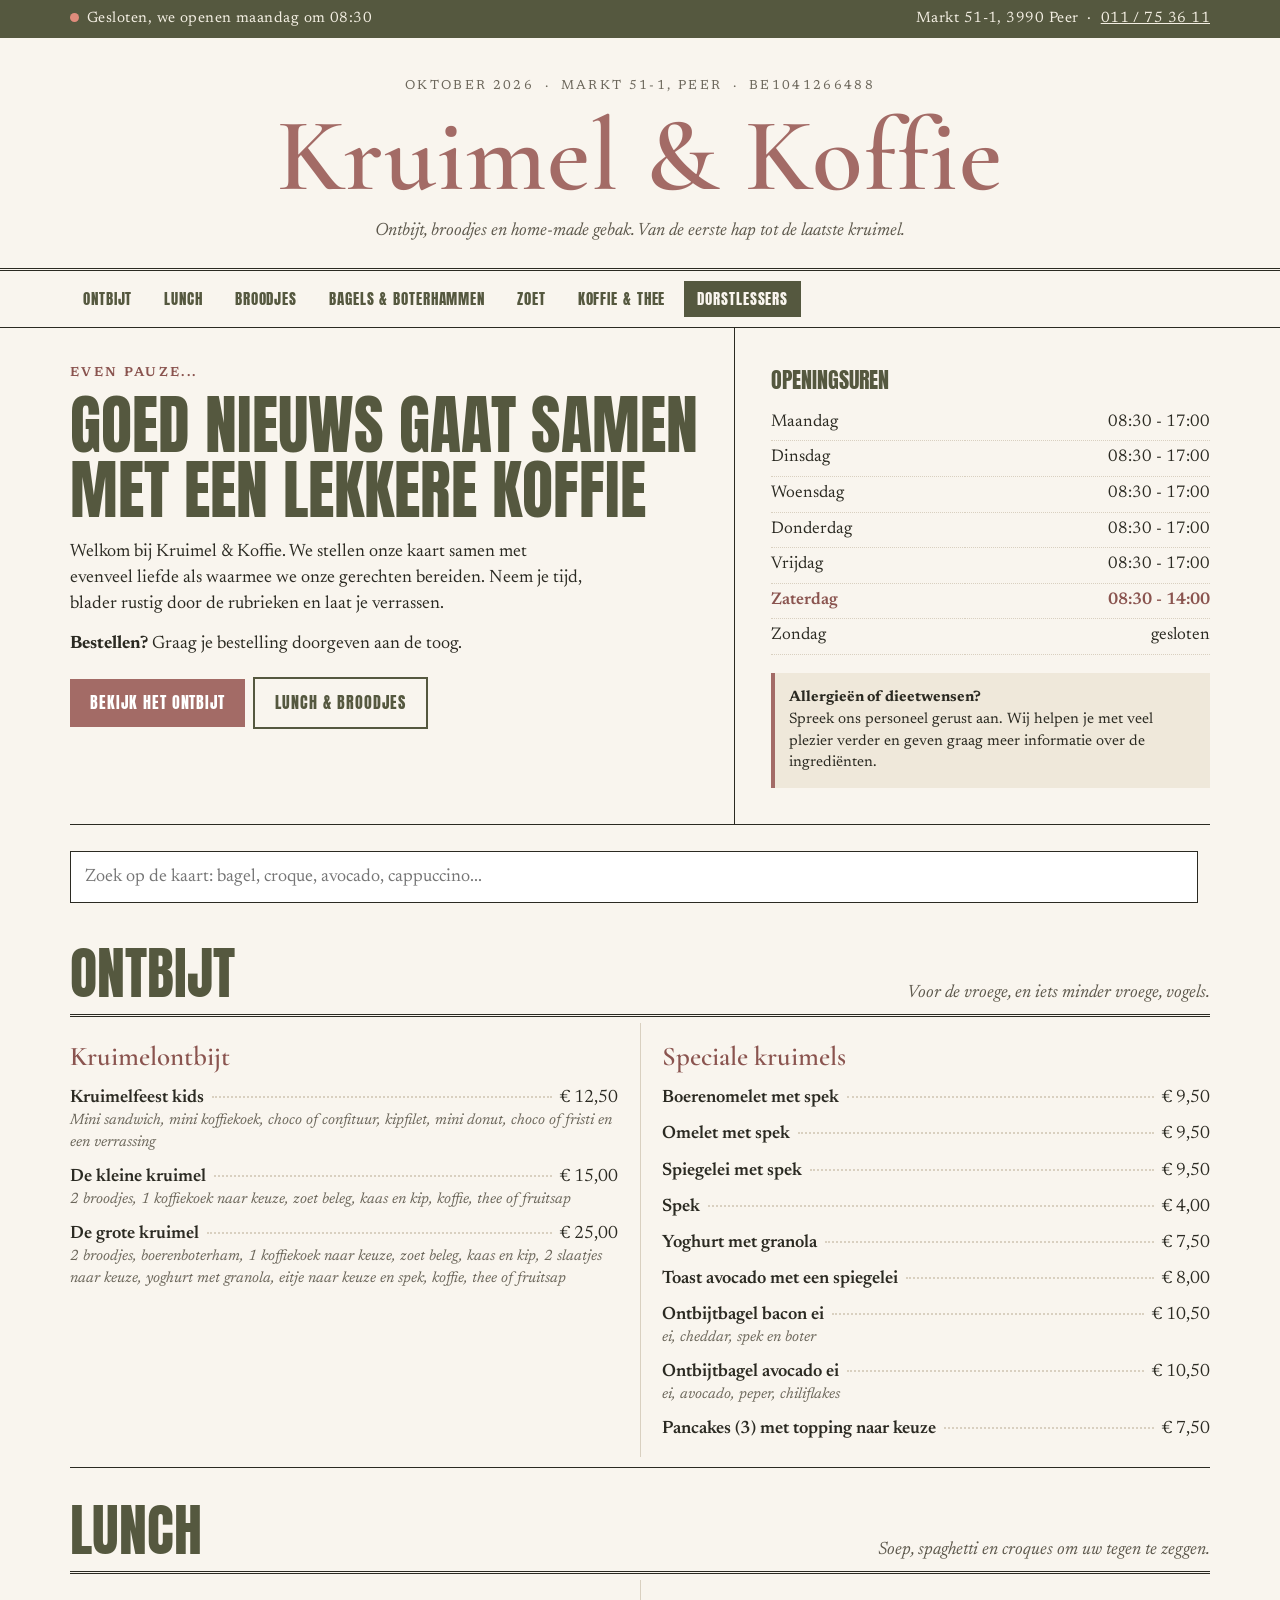
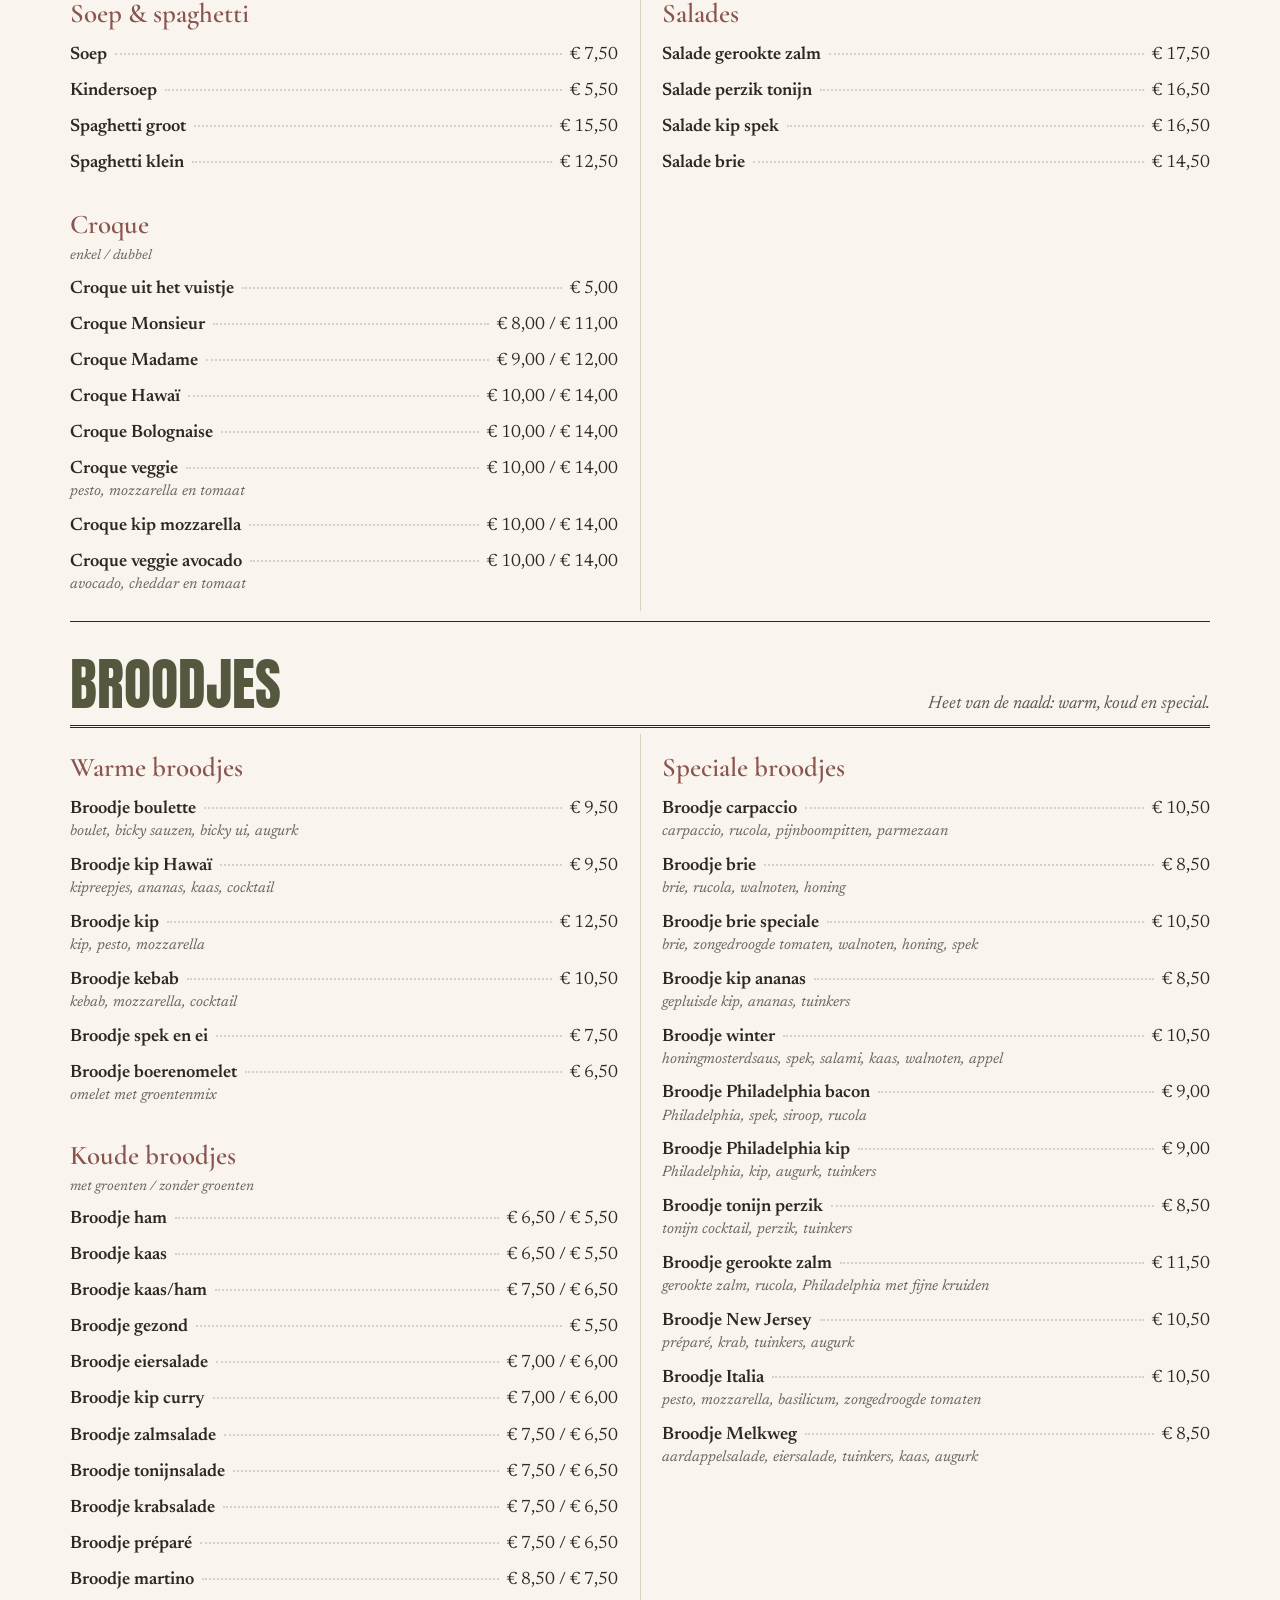
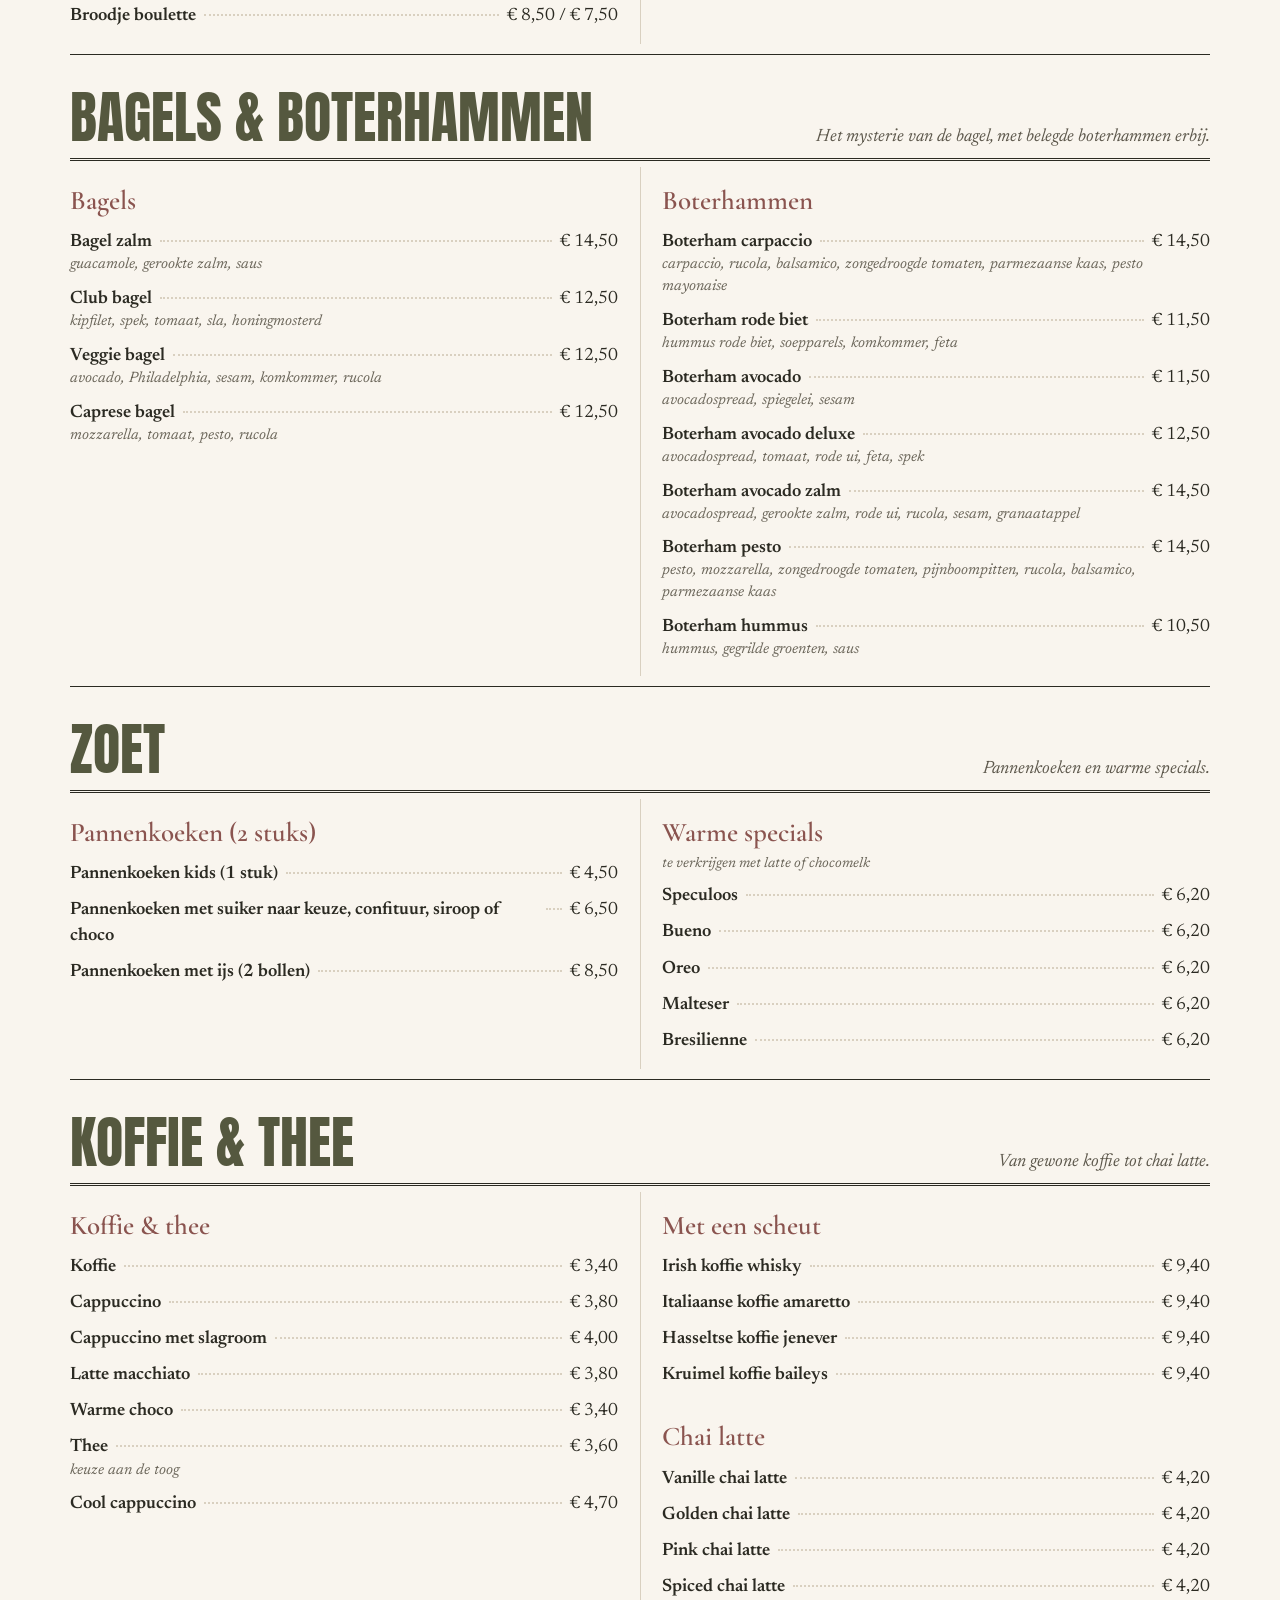
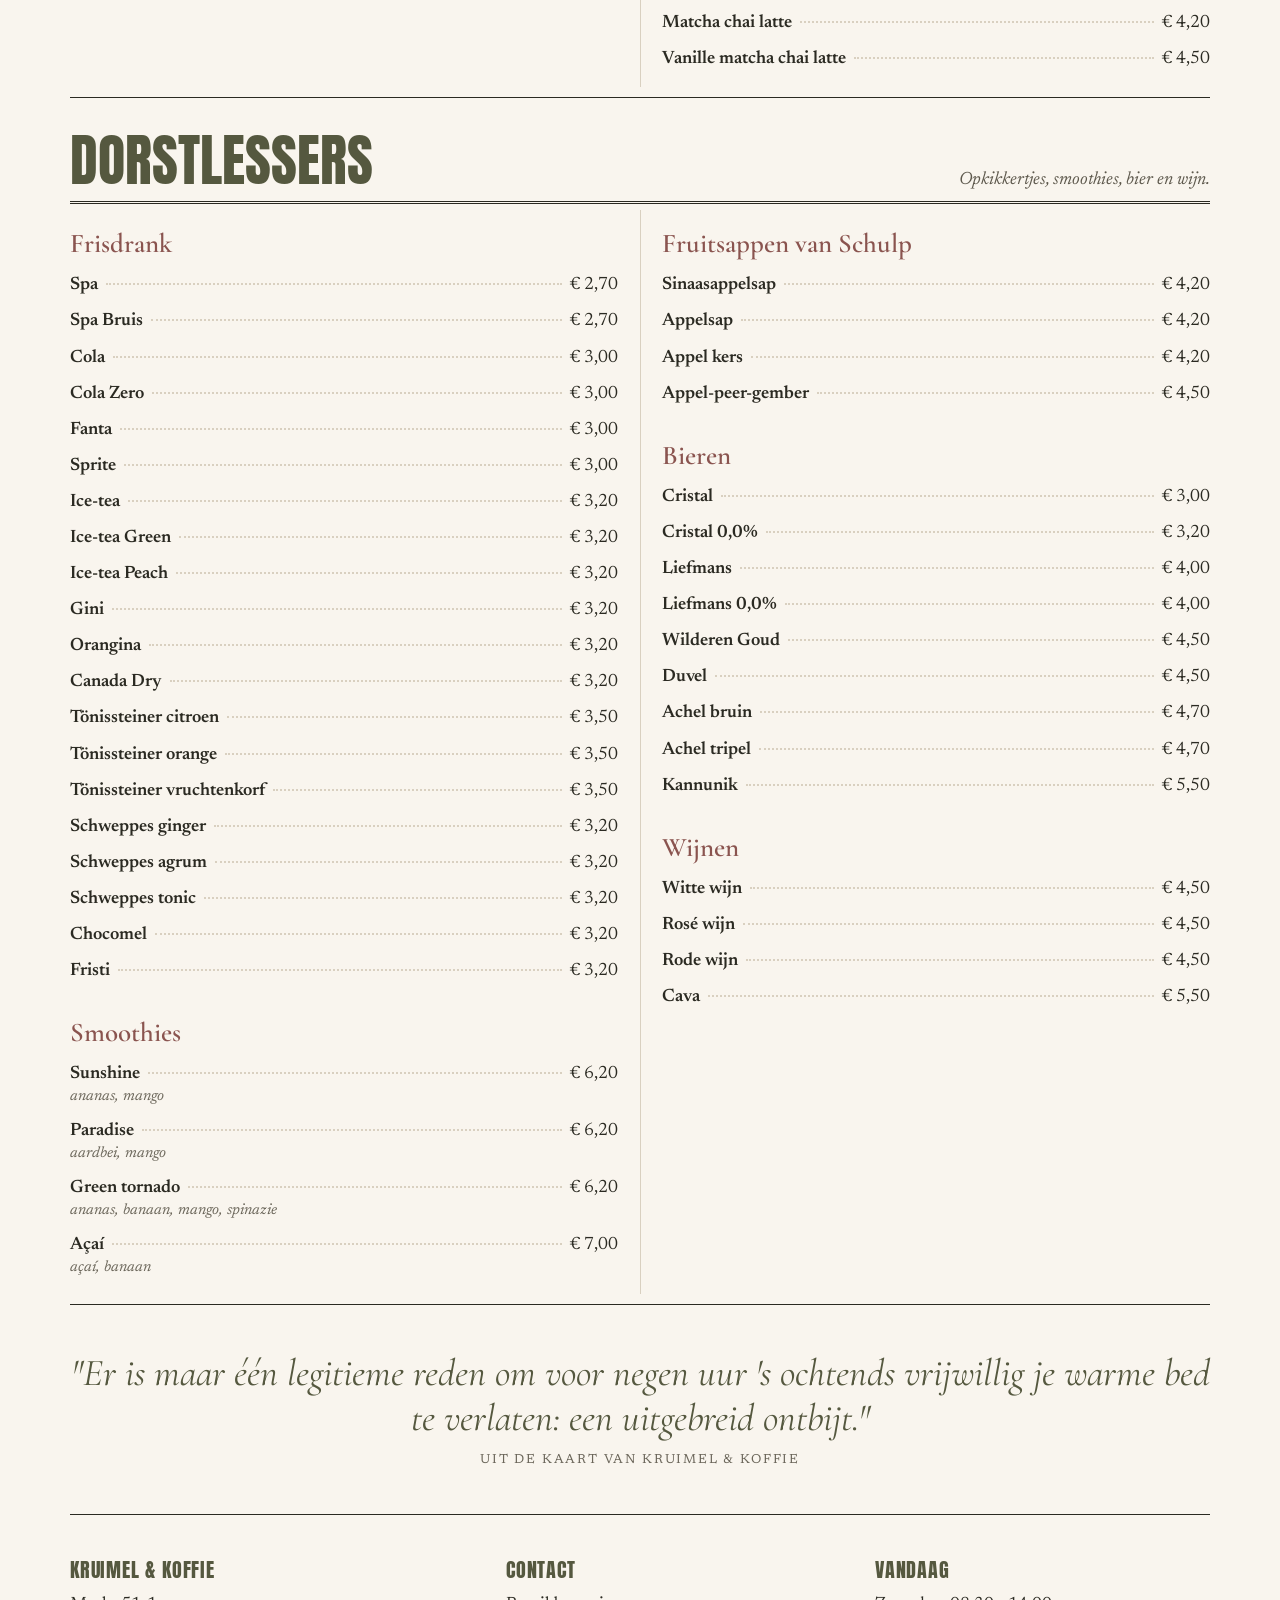
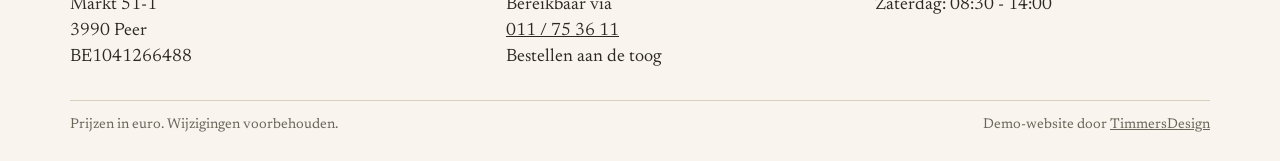
==== index.html @ e13e2c17 "Add files via upload" ====
<!doctype html>
<html lang="nl">
<head>
<meta charset="utf-8">
<meta name="viewport" content="width=device-width,initial-scale=1">
<meta name="robots" content="noindex,nofollow">
<title>Kruimel &amp; Koffie | Ontbijt, broodjes en koffie in Peer</title>
<meta name="description" content="Kruimel & Koffie, Markt 51-1 in Peer. Ontbijt, broodjes, bagels, croques en huisgemaakt gebak. Bekijk de volledige kaart en openingsuren.">
<link rel="preconnect" href="https://fonts.googleapis.com">
<link href="https://fonts.googleapis.com/css2?family=Anton&family=Newsreader:ital,opsz,wght@0,6..72,400;0,6..72,600;1,6..72,400&family=Cormorant+Garamond:wght@500;600&display=swap" rel="stylesheet">
<style>
:root{--paper:#f9f5ee;--ink:#2b2a22;--olive:#55583f;--rose:#a36b66;--rose-d:#8a544f;--line:#d9d0c0;--soft:#efe8da}
*{box-sizing:border-box;margin:0;padding:0}
html{scroll-behavior:smooth;scroll-padding-top:70px}
body{background:var(--paper);color:var(--ink);font-family:'Newsreader',Georgia,serif;font-size:18px;line-height:1.45}
a{color:inherit}
.wrap{max-width:1180px;margin:0 auto;padding:0 20px}
/* status bar */
.bar{background:var(--olive);color:#f3eee2;font-size:15px;letter-spacing:.03em}
.bar .wrap{display:flex;justify-content:space-between;gap:12px;padding:8px 20px;flex-wrap:wrap}
.dot{display:inline-block;width:9px;height:9px;border-radius:50%;background:#9ad07a;margin-right:8px}
.dot.closed{background:#e08c7c}
/* masthead */
.mast{text-align:center;padding:34px 0 10px;border-bottom:3px double var(--ink)}
.mast small{font-size:13px;letter-spacing:.18em;text-transform:uppercase;color:#6b665a}
.mast h1{font-family:'Cormorant Garamond',serif;font-weight:600;font-size:clamp(46px,9vw,104px);color:var(--rose);line-height:1;margin:6px 0 10px;letter-spacing:.01em}
.mast p{font-style:italic;color:#5d584c;padding-bottom:14px}
/* nav */
nav.idx{position:sticky;top:0;z-index:20;background:var(--paper);border-bottom:1px solid var(--ink)}
nav.idx .wrap{display:flex;gap:6px;overflow-x:auto;padding:10px 20px;scrollbar-width:none}
nav.idx a{font-family:'Anton',sans-serif;text-transform:uppercase;letter-spacing:.06em;font-size:15px;text-decoration:none;white-space:nowrap;padding:6px 12px;border:1px solid transparent;color:var(--olive)}
nav.idx a:hover,nav.idx a.on{border-color:var(--olive);background:var(--olive);color:var(--paper)}
/* hero */
.hero{display:grid;grid-template-columns:1.4fr 1fr;gap:0;border-bottom:1px solid var(--ink)}
.hero .lead{padding:36px 36px 36px 0;border-right:1px solid var(--ink)}
.kicker{font-size:13px;letter-spacing:.18em;text-transform:uppercase;color:var(--rose-d);font-weight:600}
.hero h2{font-family:'Anton',sans-serif;font-weight:400;text-transform:uppercase;color:var(--olive);font-size:clamp(36px,5vw,64px);line-height:1.02;margin:10px 0 16px}
.hero p{max-width:52ch;margin-bottom:14px}
.btn{display:inline-block;font-family:'Anton',sans-serif;text-transform:uppercase;letter-spacing:.06em;background:var(--rose);color:#fff;text-decoration:none;padding:12px 20px;font-size:16px;margin:6px 8px 0 0}
.btn.alt{background:transparent;color:var(--olive);border:2px solid var(--olive)}
.hero aside{padding:36px 0 36px 36px}
.hero aside h3{font-family:'Anton',sans-serif;font-weight:400;text-transform:uppercase;font-size:22px;color:var(--olive);margin-bottom:10px}
table.uren{width:100%;border-collapse:collapse;font-size:17px}
table.uren td{padding:5px 0;border-bottom:1px dotted var(--line)}
table.uren td:last-child{text-align:right}
table.uren tr.today td{font-weight:600;color:var(--rose-d)}
.note{margin-top:18px;padding:14px;background:var(--soft);font-size:15px;border-left:4px solid var(--rose)}
/* search */
.find{padding:26px 0 8px;display:flex;gap:12px;align-items:center;flex-wrap:wrap}
.find input{flex:1;min-width:220px;font:inherit;padding:12px 14px;border:1px solid var(--ink);background:#fff;border-radius:0}
.find span{font-size:15px;color:#6b665a}
/* sections */
section.cat{padding:34px 0 10px;border-bottom:1px solid var(--ink)}
section.cat>header{display:flex;align-items:baseline;justify-content:space-between;gap:20px;flex-wrap:wrap;border-bottom:3px double var(--ink);padding-bottom:8px;margin-bottom:6px}
section.cat h2{font-family:'Anton',sans-serif;font-weight:400;text-transform:uppercase;font-size:clamp(34px,5vw,56px);color:var(--olive);line-height:1}
section.cat header em{color:#5d584c;max-width:46ch;text-align:right}
.cols{columns:2 340px;column-gap:44px;column-rule:1px solid var(--line)}
.grp{break-inside:avoid-column;padding:14px 0 10px}
.grp h3{font-family:'Cormorant Garamond',serif;font-size:27px;font-weight:600;color:var(--rose-d);margin-bottom:4px}
.grp .sub{font-size:14px;color:#6b665a;font-style:italic;margin:-2px 0 4px}
.it{break-inside:avoid;padding:5px 0}
.it .row{display:flex;align-items:baseline;gap:8px}
.it .n{font-weight:600}
.it .dots{flex:1;border-bottom:2px dotted var(--line);transform:translateY(-4px);min-width:16px}
.it .p{font-variant-numeric:tabular-nums;white-space:nowrap}
.it .d{font-size:15px;color:#6b665a;font-style:italic;margin-top:-1px}
.cap{display:flex;justify-content:flex-end;gap:26px;font-family:'Anton',sans-serif;font-size:13px;letter-spacing:.08em;text-transform:uppercase;color:var(--olive);padding-top:6px}
.hide{display:none!important}
.pull{font-family:'Cormorant Garamond',serif;font-style:italic;font-size:clamp(24px,3.4vw,38px);line-height:1.2;text-align:center;color:var(--olive);padding:46px 0;border-bottom:1px solid var(--ink)}
.pull small{display:block;font-family:'Newsreader',serif;font-style:normal;font-size:13px;letter-spacing:.14em;text-transform:uppercase;color:#6b665a;margin-top:10px}
footer{padding:40px 0 26px}
.fgrid{display:grid;grid-template-columns:1.2fr 1fr 1fr;gap:34px}
footer h4{font-family:'Anton',sans-serif;font-weight:400;text-transform:uppercase;color:var(--olive);margin-bottom:8px;font-size:20px;letter-spacing:.04em}
.credit{margin-top:30px;padding-top:14px;border-top:1px solid var(--line);font-size:14px;color:#6b665a;display:flex;justify-content:space-between;gap:10px;flex-wrap:wrap}
.empty{padding:30px 0;text-align:center;font-style:italic;color:#6b665a}
@media(max-width:820px){
 body{font-size:17px}
 .hero{grid-template-columns:1fr}
 .hero .lead{border-right:0;padding:28px 0 8px}
 .hero aside{padding:8px 0 28px}
 section.cat header em{text-align:left}
 .fgrid{grid-template-columns:1fr}
}
</style>
</head>
<body>

<div class="bar"><div class="wrap"><span id="status"><i class="dot"></i>Even laden...</span><span>Markt 51-1, 3990 Peer &nbsp;·&nbsp; <a href="tel:+3211753611">011 / 75 36 11</a></span></div></div>

<header class="mast"><div class="wrap">
 <small>Oktober 2026 &nbsp;·&nbsp; Markt 51-1, Peer &nbsp;·&nbsp; BE1041266488</small>
 <h1>Kruimel &amp; Koffie</h1>
 <p>Ontbijt, broodjes en home-made gebak. Van de eerste hap tot de laatste kruimel.</p>
</div></header>

<nav class="idx"><div class="wrap" id="idx"></div></nav>

<div class="wrap">
 <div class="hero" id="top">
  <div class="lead">
   <div class="kicker">Even pauze...</div>
   <h2>Goed nieuws gaat samen met een lekkere koffie</h2>
   <p>Welkom bij Kruimel &amp; Koffie. We stellen onze kaart samen met evenveel liefde als waarmee we onze gerechten bereiden. Neem je tijd, blader rustig door de rubrieken en laat je verrassen.</p>
   <p><strong>Bestellen?</strong> Graag je bestelling doorgeven aan de toog.</p>
   <a class="btn" href="#ontbijt">Bekijk het ontbijt</a><a class="btn alt" href="#lunch">Lunch &amp; broodjes</a>
  </div>
  <aside>
   <h3>Openingsuren</h3>
   <table class="uren" id="uren"></table>
   <div class="note"><strong>Allergieën of dieetwensen?</strong><br>Spreek ons personeel gerust aan. Wij helpen je met veel plezier verder en geven graag meer informatie over de ingrediënten.</div>
  </aside>
 </div>

 <div class="find">
  <input id="q" type="search" placeholder="Zoek op de kaart: bagel, croque, avocado, cappuccino..." aria-label="Zoek op de kaart">
  <span id="count"></span>
 </div>

 <main id="menu"></main>

 <div class="pull">"Er is maar één legitieme reden om voor negen uur 's ochtends vrijwillig je warme bed te verlaten: een uitgebreid ontbijt."<small>Uit de kaart van Kruimel &amp; Koffie</small></div>
</div>

<footer><div class="wrap">
 <div class="fgrid">
  <div><h4>Kruimel &amp; Koffie</h4>Markt 51-1<br>3990 Peer<br>BE1041266488</div>
  <div><h4>Contact</h4>Bereikbaar via<br><a href="tel:+3211753611">011 / 75 36 11</a><br>Bestellen aan de toog</div>
  <div><h4>Vandaag</h4><span id="today"></span></div>
 </div>
 <div class="credit"><span>Prijzen in euro. Wijzigingen voorbehouden.</span><span>Demo-website door <a href="https://timmersdesign.be">TimmersDesign</a></span></div>
</div></footer>

<script>
const OPEN={1:[8.5,17],2:[8.5,17],3:[8.5,17],4:[8.5,17],5:[8.5,17],6:[8.5,14],0:null};
const DAYS=['Zondag','Maandag','Dinsdag','Woensdag','Donderdag','Vrijdag','Zaterdag'];
const hh=n=>{const h=Math.floor(n),m=Math.round((n-h)*60);return String(h).padStart(2,'0')+':'+String(m).padStart(2,'0')};

/* [naam, prijs, omschrijving] ; prijs mag "a / b" zijn voor twee varianten */
const MENU=[
{id:'ontbijt',t:'Ontbijt',s:'Voor de vroege, en iets minder vroege, vogels.',g:[
 {t:'Kruimelontbijt',i:[
  ['Kruimelfeest kids','12.50','Mini sandwich, mini koffiekoek, choco of confituur, kipfilet, mini donut, choco of fristi en een verrassing'],
  ['De kleine kruimel','15.00','2 broodjes, 1 koffiekoek naar keuze, zoet beleg, kaas en kip, koffie, thee of fruitsap'],
  ['De grote kruimel','25.00','2 broodjes, boerenboterham, 1 koffiekoek naar keuze, zoet beleg, kaas en kip, 2 slaatjes naar keuze, yoghurt met granola, eitje naar keuze en spek, koffie, thee of fruitsap']]},
 {t:'Speciale kruimels',i:[
  ['Boerenomelet met spek','9.50'],['Omelet met spek','9.50'],['Spiegelei met spek','9.50'],['Spek','4.00'],['Yoghurt met granola','7.50'],
  ['Toast avocado met een spiegelei','8.00'],['Ontbijtbagel bacon ei','10.50','ei, cheddar, spek en boter'],['Ontbijtbagel avocado ei','10.50','ei, avocado, peper, chiliflakes'],['Pancakes (3) met topping naar keuze','7.50']]}]},

{id:'lunch',t:'Lunch',s:'Soep, spaghetti en croques om uw tegen te zeggen.',g:[
 {t:'Soep & spaghetti',i:[['Soep','7.50'],['Kindersoep','5.50'],['Spaghetti groot','15.50'],['Spaghetti klein','12.50']]},
 {t:'Croque',sub:'enkel / dubbel',two:1,i:[
  ['Croque uit het vuistje','5.00'],['Croque Monsieur','8.00 / 11.00'],['Croque Madame','9.00 / 12.00'],['Croque Hawaï','10.00 / 14.00'],['Croque Bolognaise','10.00 / 14.00'],
  ['Croque veggie','10.00 / 14.00','pesto, mozzarella en tomaat'],['Croque kip mozzarella','10.00 / 14.00'],['Croque veggie avocado','10.00 / 14.00','avocado, cheddar en tomaat']]},
 {t:'Salades',i:[['Salade gerookte zalm','17.50'],['Salade perzik tonijn','16.50'],['Salade kip spek','16.50'],['Salade brie','14.50']]}]},

{id:'broodjes',t:'Broodjes',s:'Heet van de naald: warm, koud en special.',g:[
 {t:'Warme broodjes',i:[
  ['Broodje boulette','9.50','boulet, bicky sauzen, bicky ui, augurk'],['Broodje kip Hawaï','9.50','kipreepjes, ananas, kaas, cocktail'],['Broodje kip','12.50','kip, pesto, mozzarella'],
  ['Broodje kebab','10.50','kebab, mozzarella, cocktail'],['Broodje spek en ei','7.50'],['Broodje boerenomelet','6.50','omelet met groentenmix']]},
 {t:'Koude broodjes',sub:'met groenten / zonder groenten',two:1,i:[
  ['Broodje ham','6.50 / 5.50'],['Broodje kaas','6.50 / 5.50'],['Broodje kaas/ham','7.50 / 6.50'],['Broodje gezond','5.50'],['Broodje eiersalade','7.00 / 6.00'],['Broodje kip curry','7.00 / 6.00'],
  ['Broodje zalmsalade','7.50 / 6.50'],['Broodje tonijnsalade','7.50 / 6.50'],['Broodje krabsalade','7.50 / 6.50'],['Broodje préparé','7.50 / 6.50'],['Broodje martino','8.50 / 7.50'],['Broodje boulette','8.50 / 7.50']]},
 {t:'Speciale broodjes',i:[
  ['Broodje carpaccio','10.50','carpaccio, rucola, pijnboompitten, parmezaan'],['Broodje brie','8.50','brie, rucola, walnoten, honing'],['Broodje brie speciale','10.50','brie, zongedroogde tomaten, walnoten, honing, spek'],
  ['Broodje kip ananas','8.50','gepluisde kip, ananas, tuinkers'],['Broodje winter','10.50','honingmosterdsaus, spek, salami, kaas, walnoten, appel'],['Broodje Philadelphia bacon','9.00','Philadelphia, spek, siroop, rucola'],
  ['Broodje Philadelphia kip','9.00','Philadelphia, kip, augurk, tuinkers'],['Broodje tonijn perzik','8.50','tonijn cocktail, perzik, tuinkers'],['Broodje gerookte zalm','11.50','gerookte zalm, rucola, Philadelphia met fijne kruiden'],
  ['Broodje New Jersey','10.50','préparé, krab, tuinkers, augurk'],['Broodje Italia','10.50','pesto, mozzarella, basilicum, zongedroogde tomaten'],['Broodje Melkweg','8.50','aardappelsalade, eiersalade, tuinkers, kaas, augurk']]}]},

{id:'bagels',t:'Bagels & boterhammen',s:'Het mysterie van de bagel, met belegde boterhammen erbij.',g:[
 {t:'Bagels',i:[['Bagel zalm','14.50','guacamole, gerookte zalm, saus'],['Club bagel','12.50','kipfilet, spek, tomaat, sla, honingmosterd'],['Veggie bagel','12.50','avocado, Philadelphia, sesam, komkommer, rucola'],['Caprese bagel','12.50','mozzarella, tomaat, pesto, rucola']]},
 {t:'Boterhammen',i:[
  ['Boterham carpaccio','14.50','carpaccio, rucola, balsamico, zongedroogde tomaten, parmezaanse kaas, pesto mayonaise'],['Boterham rode biet','11.50','hummus rode biet, soepparels, komkommer, feta'],['Boterham avocado','11.50','avocadospread, spiegelei, sesam'],
  ['Boterham avocado deluxe','12.50','avocadospread, tomaat, rode ui, feta, spek'],['Boterham avocado zalm','14.50','avocadospread, gerookte zalm, rode ui, rucola, sesam, granaatappel'],
  ['Boterham pesto','14.50','pesto, mozzarella, zongedroogde tomaten, pijnboompitten, rucola, balsamico, parmezaanse kaas'],['Boterham hummus','10.50','hummus, gegrilde groenten, saus']]}]},

{id:'zoet',t:'Zoet',s:'Pannenkoeken en warme specials.',g:[
 {t:'Pannenkoeken (2 stuks)',i:[['Pannenkoeken kids (1 stuk)','4.50'],['Pannenkoeken met suiker naar keuze, confituur, siroop of choco','6.50'],['Pannenkoeken met ijs (2 bollen)','8.50']]},
 {t:'Warme specials',sub:'te verkrijgen met latte of chocomelk',i:[['Speculoos','6.20'],['Bueno','6.20'],['Oreo','6.20'],['Malteser','6.20'],['Bresilienne','6.20']]}]},

{id:'koffie',t:'Koffie & thee',s:'Van gewone koffie tot chai latte.',g:[
 {t:'Koffie & thee',i:[['Koffie','3.40'],['Cappuccino','3.80'],['Cappuccino met slagroom','4.00'],['Latte macchiato','3.80'],['Warme choco','3.40'],['Thee','3.60','keuze aan de toog'],['Cool cappuccino','4.70']]},
 {t:'Met een scheut',i:[['Irish koffie whisky','9.40'],['Italiaanse koffie amaretto','9.40'],['Hasseltse koffie jenever','9.40'],['Kruimel koffie baileys','9.40']]},
 {t:'Chai latte',i:[['Vanille chai latte','4.20'],['Golden chai latte','4.20'],['Pink chai latte','4.20'],['Spiced chai latte','4.20'],['Matcha chai latte','4.20'],['Vanille matcha chai latte','4.50']]}]},

{id:'dranken',t:'Dorstlessers',s:'Opkikkertjes, smoothies, bier en wijn.',g:[
 {t:'Frisdrank',i:[['Spa','2.70'],['Spa Bruis','2.70'],['Cola','3.00'],['Cola Zero','3.00'],['Fanta','3.00'],['Sprite','3.00'],['Ice-tea','3.20'],['Ice-tea Green','3.20'],['Ice-tea Peach','3.20'],['Gini','3.20'],['Orangina','3.20'],['Canada Dry','3.20'],
  ['Tönissteiner citroen','3.50'],['Tönissteiner orange','3.50'],['Tönissteiner vruchtenkorf','3.50'],['Schweppes ginger','3.20'],['Schweppes agrum','3.20'],['Schweppes tonic','3.20'],['Chocomel','3.20'],['Fristi','3.20']]},
 {t:'Smoothies',i:[['Sunshine','6.20','ananas, mango'],['Paradise','6.20','aardbei, mango'],['Green tornado','6.20','ananas, banaan, mango, spinazie'],['Açaí','7.00','açaí, banaan']]},
 {t:'Fruitsappen van Schulp',i:[['Sinaasappelsap','4.20'],['Appelsap','4.20'],['Appel kers','4.20'],['Appel-peer-gember','4.50']]},
 {t:'Bieren',i:[['Cristal','3.00'],['Cristal 0,0%','3.20'],['Liefmans','4.00'],['Liefmans 0,0%','4.00'],['Wilderen Goud','4.50'],['Duvel','4.50'],['Achel bruin','4.70'],['Achel tripel','4.70'],['Kannunik','5.50']]},
 {t:'Wijnen',i:[['Witte wijn','4.50'],['Rosé wijn','4.50'],['Rode wijn','4.50'],['Cava','5.50']]}]}
];

const eur=p=>p.split(' / ').map(x=>'€ '+Number(x).toFixed(2).replace('.',',')).join(' / ');
const norm=s=>s.toLowerCase().normalize('NFD').replace(/[̀-ͯ]/g,'');
const menuEl=document.getElementById('menu'),idx=document.getElementById('idx');
let h='',nav='';
for(const c of MENU){
 nav+=`<a href="#${c.id}">${c.t}</a>`;
 h+=`<section class="cat" id="${c.id}"><header><h2>${c.t}</h2><em>${c.s}</em></header><div class="cols">`;
 for(const g of c.g){
  h+=`<div class="grp"><h3>${g.t}</h3>`+(g.sub?`<div class="sub">${g.sub}</div>`:'');
  for(const it of g.i){
   h+=`<div class="it" data-s="${norm(it[0]+' '+(it[2]||'')+' '+g.t)}"><div class="row"><span class="n">${it[0]}</span><span class="dots"></span><span class="p">${eur(it[1])}</span></div>`+(it[2]?`<div class="d">${it[2]}</div>`:'')+`</div>`;
  }
  h+=`</div>`;
 }
 h+=`</div></section>`;
}
menuEl.innerHTML=h;idx.innerHTML=nav;

/* zoeken */
const q=document.getElementById('q'),cnt=document.getElementById('count');
q.addEventListener('input',()=>{
 const v=norm(q.value.trim());let n=0;
 document.querySelectorAll('.it').forEach(e=>{const m=!v||e.dataset.s.includes(v);e.classList.toggle('hide',!m);if(m)n++});
 document.querySelectorAll('.grp').forEach(g=>g.classList.toggle('hide',!g.querySelector('.it:not(.hide)')));
 document.querySelectorAll('section.cat').forEach(s=>s.classList.toggle('hide',!s.querySelector('.it:not(.hide)')));
 cnt.textContent=v?(n?n+' resultaat'+(n>1?'en':''):'Niets gevonden, vraag het gerust aan de toog'):'';
});

/* openingsuren + status */
const order=[1,2,3,4,5,6,0],now=new Date(),d=now.getDay(),cur=now.getHours()+now.getMinutes()/60;
document.getElementById('uren').innerHTML=order.map(k=>`<tr class="${k===d?'today':''}"><td>${DAYS[k]}</td><td>${OPEN[k]?hh(OPEN[k][0])+' - '+hh(OPEN[k][1]):'gesloten'}</td></tr>`).join('');
const st=document.getElementById('status'),t=OPEN[d];
let msg,open=false;
if(t&&cur>=t[0]&&cur<t[1]){open=true;msg=`Nu open, tot ${hh(t[1])}`}
else{
 let k=d,add=0;
 if(t&&cur<t[0]){msg=`Gesloten, we openen vandaag om ${hh(t[0])}`}
 else{do{k=(k+1)%7;add++}while(!OPEN[k]);msg=`Gesloten, we openen ${add===1?'morgen':DAYS[k].toLowerCase()} om ${hh(OPEN[k][0])}`}
}
st.innerHTML=`<i class="dot ${open?'':'closed'}"></i>${msg}`;
document.getElementById('today').textContent=t?`${DAYS[d]}: ${hh(t[0])} - ${hh(t[1])}`:'Vandaag zijn we gesloten';

/* actieve nav */
const links=[...idx.querySelectorAll('a')];
new IntersectionObserver(es=>es.forEach(e=>{if(e.isIntersecting){links.forEach(l=>l.classList.toggle('on',l.getAttribute('href')==='#'+e.target.id))}}),{rootMargin:'-30% 0px -60% 0px'}).observe&&
document.querySelectorAll('section.cat').forEach(s=>{});
const io=new IntersectionObserver(es=>es.forEach(e=>{if(e.isIntersecting){links.forEach(l=>l.classList.toggle('on',l.getAttribute('href')==='#'+e.target.id))}}),{rootMargin:'-30% 0px -60% 0px'});
document.querySelectorAll('section.cat').forEach(s=>io.observe(s));
</script>
</body>
</html>
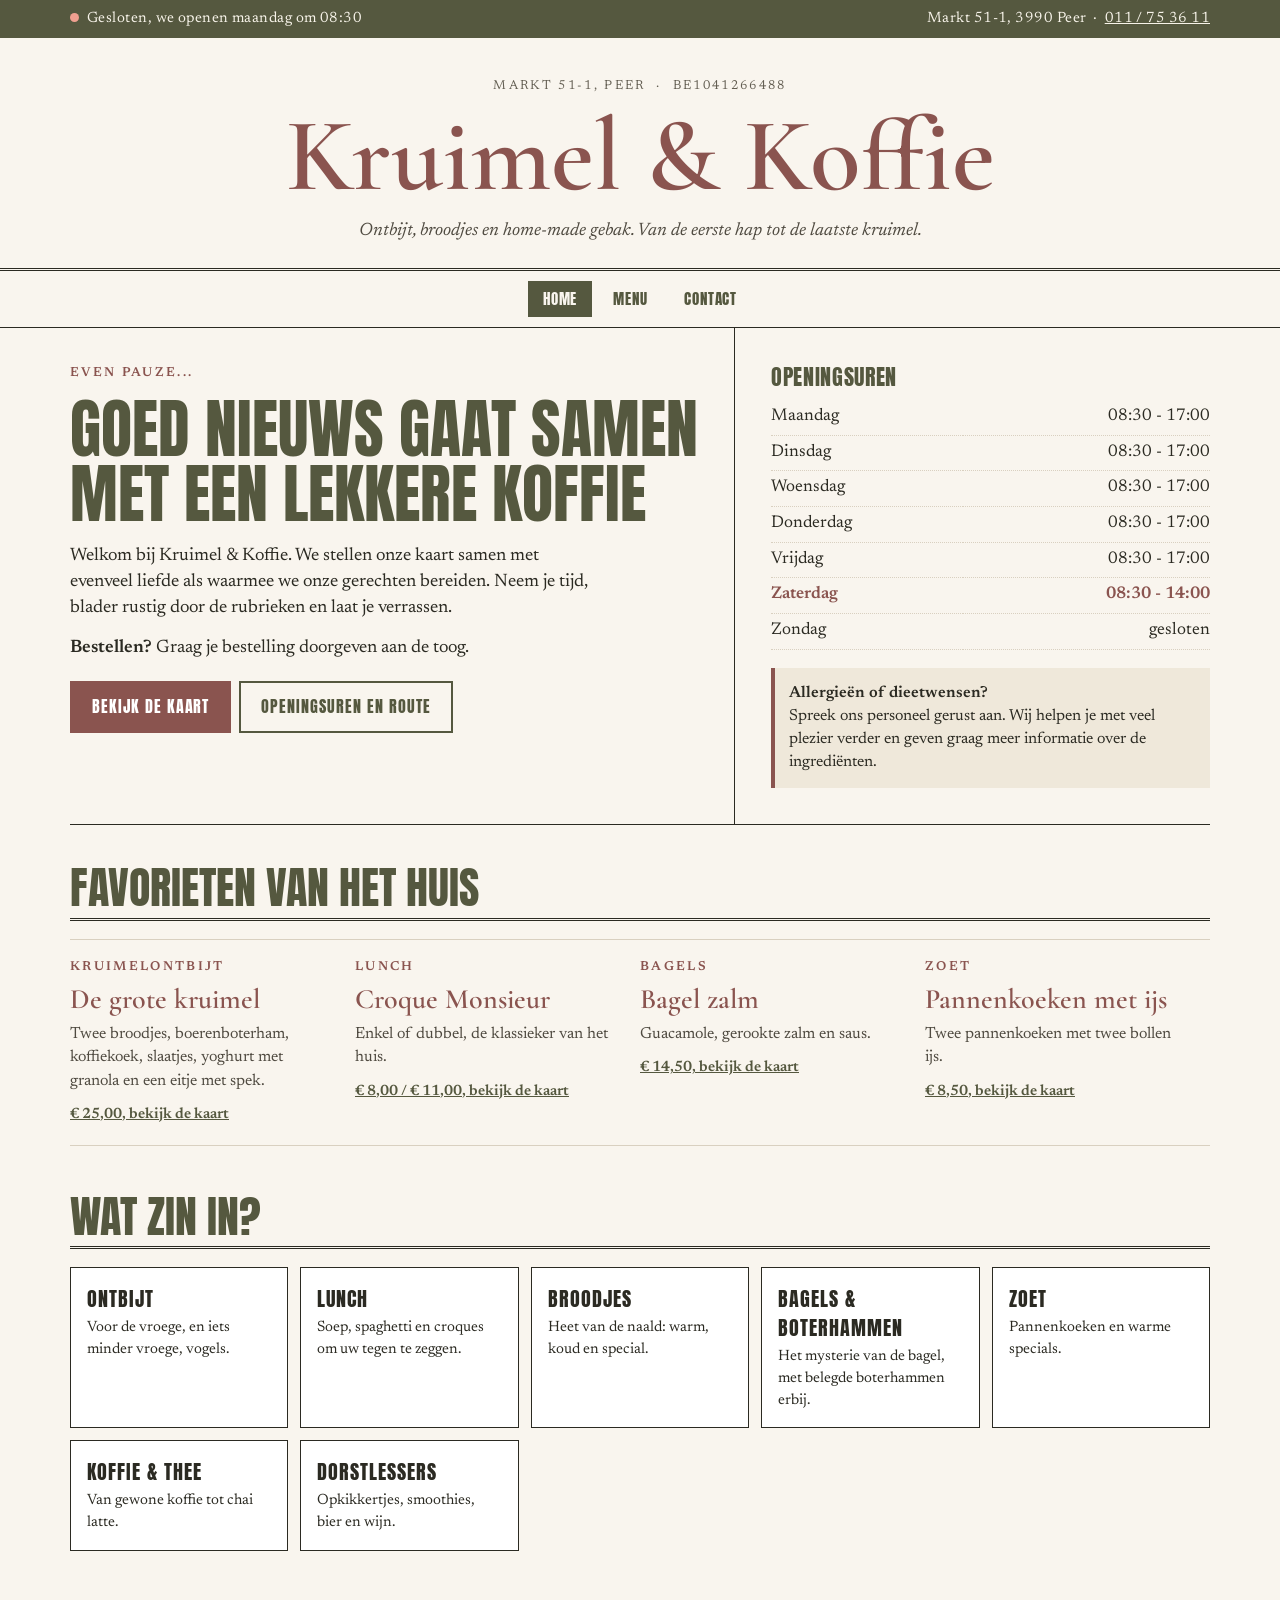
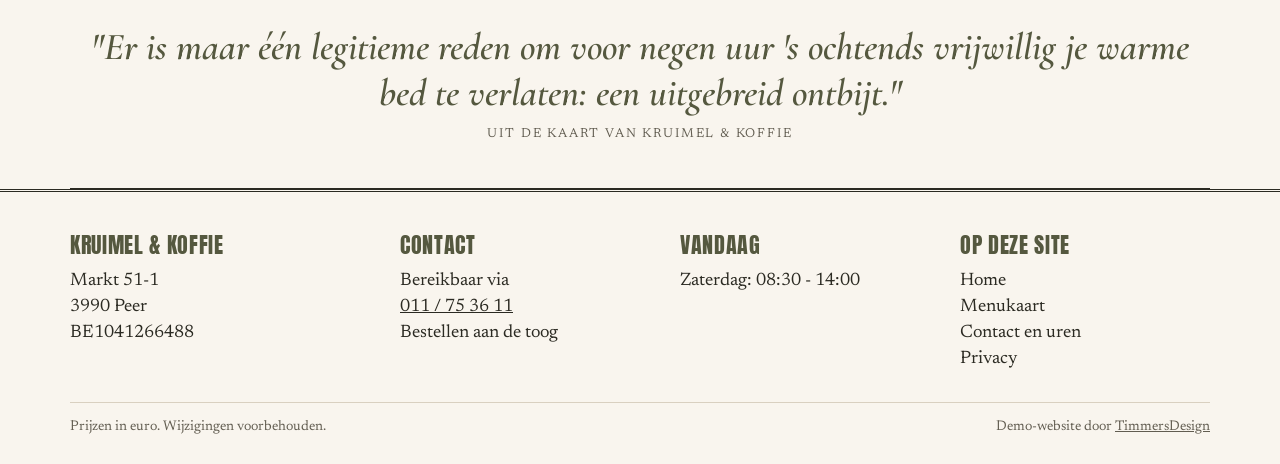
==== commit cfd30c20: "Add files via upload" ====
--- a/index.html
+++ b/index.html
@@ -4,241 +4,136 @@
 <meta charset="utf-8">
 <meta name="viewport" content="width=device-width,initial-scale=1">
 <meta name="robots" content="noindex,nofollow">
-<title>Kruimel &amp; Koffie | Ontbijt, broodjes en koffie in Peer</title>
-<meta name="description" content="Kruimel & Koffie, Markt 51-1 in Peer. Ontbijt, broodjes, bagels, croques en huisgemaakt gebak. Bekijk de volledige kaart en openingsuren.">
-<link rel="preconnect" href="https://fonts.googleapis.com">
-<link href="https://fonts.googleapis.com/css2?family=Anton&family=Newsreader:ital,opsz,wght@0,6..72,400;0,6..72,600;1,6..72,400&family=Cormorant+Garamond:wght@500;600&display=swap" rel="stylesheet">
-<style>
-:root{--paper:#f9f5ee;--ink:#2b2a22;--olive:#55583f;--rose:#a36b66;--rose-d:#8a544f;--line:#d9d0c0;--soft:#efe8da}
-*{box-sizing:border-box;margin:0;padding:0}
-html{scroll-behavior:smooth;scroll-padding-top:70px}
-body{background:var(--paper);color:var(--ink);font-family:'Newsreader',Georgia,serif;font-size:18px;line-height:1.45}
-a{color:inherit}
-.wrap{max-width:1180px;margin:0 auto;padding:0 20px}
-/* status bar */
-.bar{background:var(--olive);color:#f3eee2;font-size:15px;letter-spacing:.03em}
-.bar .wrap{display:flex;justify-content:space-between;gap:12px;padding:8px 20px;flex-wrap:wrap}
-.dot{display:inline-block;width:9px;height:9px;border-radius:50%;background:#9ad07a;margin-right:8px}
-.dot.closed{background:#e08c7c}
-/* masthead */
-.mast{text-align:center;padding:34px 0 10px;border-bottom:3px double var(--ink)}
-.mast small{font-size:13px;letter-spacing:.18em;text-transform:uppercase;color:#6b665a}
-.mast h1{font-family:'Cormorant Garamond',serif;font-weight:600;font-size:clamp(46px,9vw,104px);color:var(--rose);line-height:1;margin:6px 0 10px;letter-spacing:.01em}
-.mast p{font-style:italic;color:#5d584c;padding-bottom:14px}
-/* nav */
-nav.idx{position:sticky;top:0;z-index:20;background:var(--paper);border-bottom:1px solid var(--ink)}
-nav.idx .wrap{display:flex;gap:6px;overflow-x:auto;padding:10px 20px;scrollbar-width:none}
-nav.idx a{font-family:'Anton',sans-serif;text-transform:uppercase;letter-spacing:.06em;font-size:15px;text-decoration:none;white-space:nowrap;padding:6px 12px;border:1px solid transparent;color:var(--olive)}
-nav.idx a:hover,nav.idx a.on{border-color:var(--olive);background:var(--olive);color:var(--paper)}
-/* hero */
-.hero{display:grid;grid-template-columns:1.4fr 1fr;gap:0;border-bottom:1px solid var(--ink)}
-.hero .lead{padding:36px 36px 36px 0;border-right:1px solid var(--ink)}
-.kicker{font-size:13px;letter-spacing:.18em;text-transform:uppercase;color:var(--rose-d);font-weight:600}
-.hero h2{font-family:'Anton',sans-serif;font-weight:400;text-transform:uppercase;color:var(--olive);font-size:clamp(36px,5vw,64px);line-height:1.02;margin:10px 0 16px}
-.hero p{max-width:52ch;margin-bottom:14px}
-.btn{display:inline-block;font-family:'Anton',sans-serif;text-transform:uppercase;letter-spacing:.06em;background:var(--rose);color:#fff;text-decoration:none;padding:12px 20px;font-size:16px;margin:6px 8px 0 0}
-.btn.alt{background:transparent;color:var(--olive);border:2px solid var(--olive)}
-.hero aside{padding:36px 0 36px 36px}
-.hero aside h3{font-family:'Anton',sans-serif;font-weight:400;text-transform:uppercase;font-size:22px;color:var(--olive);margin-bottom:10px}
-table.uren{width:100%;border-collapse:collapse;font-size:17px}
-table.uren td{padding:5px 0;border-bottom:1px dotted var(--line)}
-table.uren td:last-child{text-align:right}
-table.uren tr.today td{font-weight:600;color:var(--rose-d)}
-.note{margin-top:18px;padding:14px;background:var(--soft);font-size:15px;border-left:4px solid var(--rose)}
-/* search */
-.find{padding:26px 0 8px;display:flex;gap:12px;align-items:center;flex-wrap:wrap}
-.find input{flex:1;min-width:220px;font:inherit;padding:12px 14px;border:1px solid var(--ink);background:#fff;border-radius:0}
-.find span{font-size:15px;color:#6b665a}
-/* sections */
-section.cat{padding:34px 0 10px;border-bottom:1px solid var(--ink)}
-section.cat>header{display:flex;align-items:baseline;justify-content:space-between;gap:20px;flex-wrap:wrap;border-bottom:3px double var(--ink);padding-bottom:8px;margin-bottom:6px}
-section.cat h2{font-family:'Anton',sans-serif;font-weight:400;text-transform:uppercase;font-size:clamp(34px,5vw,56px);color:var(--olive);line-height:1}
-section.cat header em{color:#5d584c;max-width:46ch;text-align:right}
-.cols{columns:2 340px;column-gap:44px;column-rule:1px solid var(--line)}
-.grp{break-inside:avoid-column;padding:14px 0 10px}
-.grp h3{font-family:'Cormorant Garamond',serif;font-size:27px;font-weight:600;color:var(--rose-d);margin-bottom:4px}
-.grp .sub{font-size:14px;color:#6b665a;font-style:italic;margin:-2px 0 4px}
-.it{break-inside:avoid;padding:5px 0}
-.it .row{display:flex;align-items:baseline;gap:8px}
-.it .n{font-weight:600}
-.it .dots{flex:1;border-bottom:2px dotted var(--line);transform:translateY(-4px);min-width:16px}
-.it .p{font-variant-numeric:tabular-nums;white-space:nowrap}
-.it .d{font-size:15px;color:#6b665a;font-style:italic;margin-top:-1px}
-.cap{display:flex;justify-content:flex-end;gap:26px;font-family:'Anton',sans-serif;font-size:13px;letter-spacing:.08em;text-transform:uppercase;color:var(--olive);padding-top:6px}
-.hide{display:none!important}
-.pull{font-family:'Cormorant Garamond',serif;font-style:italic;font-size:clamp(24px,3.4vw,38px);line-height:1.2;text-align:center;color:var(--olive);padding:46px 0;border-bottom:1px solid var(--ink)}
-.pull small{display:block;font-family:'Newsreader',serif;font-style:normal;font-size:13px;letter-spacing:.14em;text-transform:uppercase;color:#6b665a;margin-top:10px}
-footer{padding:40px 0 26px}
-.fgrid{display:grid;grid-template-columns:1.2fr 1fr 1fr;gap:34px}
-footer h4{font-family:'Anton',sans-serif;font-weight:400;text-transform:uppercase;color:var(--olive);margin-bottom:8px;font-size:20px;letter-spacing:.04em}
-.credit{margin-top:30px;padding-top:14px;border-top:1px solid var(--line);font-size:14px;color:#6b665a;display:flex;justify-content:space-between;gap:10px;flex-wrap:wrap}
-.empty{padding:30px 0;text-align:center;font-style:italic;color:#6b665a}
-@media(max-width:820px){
- body{font-size:17px}
- .hero{grid-template-columns:1fr}
- .hero .lead{border-right:0;padding:28px 0 8px}
- .hero aside{padding:8px 0 28px}
- section.cat header em{text-align:left}
- .fgrid{grid-template-columns:1fr}
-}
-</style>
-</head>
-<body>
+<meta name="theme-color" content="#55583f">
+<title>Kruimel &amp; Koffie | Ontbijt, lunch en koffie op de Markt in Peer</title>
+<meta name="description" content="Ontbijt, broodjes, bagels, croques en home-made gebak op de Markt in Peer. Bekijk de kaart, de openingsuren en kom langs voor een lekkere koffie.">
+<link rel="canonical" href="https://timmersdesign.be/demo-kruimel-koffie/">
+<link rel="icon" href="assets/favicon.svg" type="image/svg+xml">
+<meta property="og:type" content="website">
+<meta property="og:site_name" content="Kruimel &amp; Koffie">
+<meta property="og:locale" content="nl_BE">
+<meta property="og:title" content="Kruimel &amp; Koffie | Ontbijt, lunch en koffie op de Markt in Peer">
+<meta property="og:description" content="Ontbijt, broodjes, bagels, croques en home-made gebak op de Markt in Peer. Bekijk de kaart, de openingsuren en kom langs voor een lekkere koffie.">
+<meta property="og:url" content="https://timmersdesign.be/demo-kruimel-koffie/">
+<meta property="og:image" content="https://timmersdesign.be/demo-kruimel-koffie/assets/og.png">
+<meta property="og:image:width" content="1200">
+<meta property="og:image:height" content="630">
+<meta property="og:image:alt" content="Kruimel &amp; Koffie, ontbijt, lunch en koffie op de Markt in Peer">
+<meta name="twitter:card" content="summary_large_image">
+<meta name="twitter:title" content="Kruimel &amp; Koffie | Ontbijt, lunch en koffie op de Markt in Peer">
+<meta name="twitter:description" content="Ontbijt, broodjes, bagels, croques en home-made gebak op de Markt in Peer. Bekijk de kaart, de openingsuren en kom langs voor een lekkere koffie.">
+<meta name="twitter:image" content="https://timmersdesign.be/demo-kruimel-koffie/assets/og.png">
+<link rel="preload" href="assets/fonts/anton-latin-400-normal.woff2" as="font" type="font/woff2" crossorigin><link rel="preload" href="assets/fonts/newsreader-latin-400-normal.woff2" as="font" type="font/woff2" crossorigin><link rel="preload" href="assets/fonts/cormorant-garamond-latin-600-normal.woff2" as="font" type="font/woff2" crossorigin>
+<link rel="stylesheet" href="assets/style.css">
+<script type="application/ld+json">{
+ "@context": "https://schema.org",
+ "@type": "CafeOrCoffeeShop",
+ "name": "Kruimel & Koffie",
+ "url": "https://timmersdesign.be/demo-kruimel-koffie/",
+ "image": "https://timmersdesign.be/demo-kruimel-koffie/assets/og.png",
+ "telephone": "+3211753611",
+ "servesCuisine": [
+  "Ontbijt",
+  "Lunch",
+  "Koffie"
+ ],
+ "hasMenu": "https://timmersdesign.be/demo-kruimel-koffie/menu.html",
+ "address": {
+  "@type": "PostalAddress",
+  "streetAddress": "Markt 51-1",
+  "postalCode": "3990",
+  "addressLocality": "Peer",
+  "addressCountry": "BE"
+ },
+ "openingHoursSpecification": [
+  {
+   "@type": "OpeningHoursSpecification",
+   "dayOfWeek": "Monday",
+   "opens": "08:30",
+   "closes": "17:00"
+  },
+  {
+   "@type": "OpeningHoursSpecification",
+   "dayOfWeek": "Tuesday",
+   "opens": "08:30",
+   "closes": "17:00"
+  },
+  {
+   "@type": "OpeningHoursSpecification",
+   "dayOfWeek": "Wednesday",
+   "opens": "08:30",
+   "closes": "17:00"
+  },
+  {
+   "@type": "OpeningHoursSpecification",
+   "dayOfWeek": "Thursday",
+   "opens": "08:30",
+   "closes": "17:00"
+  },
+  {
+   "@type": "OpeningHoursSpecification",
+   "dayOfWeek": "Friday",
+   "opens": "08:30",
+   "closes": "17:00"
+  },
+  {
+   "@type": "OpeningHoursSpecification",
+   "dayOfWeek": "Saturday",
+   "opens": "08:30",
+   "closes": "14:00"
+  }
+ ],
+ "vatID": "BE1041266488"
+}</script>
+</head><body>
+<a class="skip" href="#main">Ga naar de inhoud</a>
+<div class="bar"><div class="wrap"><span id="status" role="status"><i class="dot" aria-hidden="true"></i>Ma-vr 08:30 - 17:00, za 08:30 - 14:00</span><span>Markt 51-1, 3990 Peer &nbsp;·&nbsp; <a href="tel:+3211753611">011 / 75 36 11</a></span></div></div>
+<header class="mast"><div class="wrap">
+ <small>Markt 51-1, Peer &nbsp;·&nbsp; BE1041266488</small>
+ <h1>Kruimel &amp; Koffie</h1>
+ <p class="tag">Ontbijt, broodjes en home-made gebak. Van de eerste hap tot de laatste kruimel.</p>
+</div></header>
+<nav class="main" aria-label="Hoofdmenu"><div class="wrap"><a href="index.html" aria-current="page">Home</a><a href="menu.html">Menu</a><a href="contact.html">Contact</a></div></nav>
 
-<div class="bar"><div class="wrap"><span id="status"><i class="dot"></i>Even laden...</span><span>Markt 51-1, 3990 Peer &nbsp;·&nbsp; <a href="tel:+3211753611">011 / 75 36 11</a></span></div></div>
-
-<header class="mast"><div class="wrap">
- <small>Oktober 2026 &nbsp;·&nbsp; Markt 51-1, Peer &nbsp;·&nbsp; BE1041266488</small>
- <h1>Kruimel &amp; Koffie</h1>
- <p>Ontbijt, broodjes en home-made gebak. Van de eerste hap tot de laatste kruimel.</p>
-</div></header>
-
-<nav class="idx"><div class="wrap" id="idx"></div></nav>
-
+<main id="main">
 <div class="wrap">
- <div class="hero" id="top">
+ <div class="hero">
   <div class="lead">
-   <div class="kicker">Even pauze...</div>
+   <p class="kicker">Even pauze...</p>
    <h2>Goed nieuws gaat samen met een lekkere koffie</h2>
    <p>Welkom bij Kruimel &amp; Koffie. We stellen onze kaart samen met evenveel liefde als waarmee we onze gerechten bereiden. Neem je tijd, blader rustig door de rubrieken en laat je verrassen.</p>
    <p><strong>Bestellen?</strong> Graag je bestelling doorgeven aan de toog.</p>
-   <a class="btn" href="#ontbijt">Bekijk het ontbijt</a><a class="btn alt" href="#lunch">Lunch &amp; broodjes</a>
+   <a class="btn" href="menu.html">Bekijk de kaart</a><a class="btn alt" href="contact.html">Openingsuren en route</a>
   </div>
-  <aside>
-   <h3>Openingsuren</h3>
-   <table class="uren" id="uren"></table>
+  <aside aria-labelledby="uren-h">
+   <h2 id="uren-h">Openingsuren</h2>
+   <table class="uren" id="uren"><caption class="sr">Openingsuren</caption><tbody><tr data-day="1"><th scope="row">Maandag</th><td>08:30 - 17:00</td></tr><tr data-day="2"><th scope="row">Dinsdag</th><td>08:30 - 17:00</td></tr><tr data-day="3"><th scope="row">Woensdag</th><td>08:30 - 17:00</td></tr><tr data-day="4"><th scope="row">Donderdag</th><td>08:30 - 17:00</td></tr><tr data-day="5"><th scope="row">Vrijdag</th><td>08:30 - 17:00</td></tr><tr data-day="6"><th scope="row">Zaterdag</th><td>08:30 - 14:00</td></tr><tr data-day="0"><th scope="row">Zondag</th><td>gesloten</td></tr></tbody></table>
    <div class="note"><strong>Allergieën of dieetwensen?</strong><br>Spreek ons personeel gerust aan. Wij helpen je met veel plezier verder en geven graag meer informatie over de ingrediënten.</div>
   </aside>
  </div>
 
- <div class="find">
-  <input id="q" type="search" placeholder="Zoek op de kaart: bagel, croque, avocado, cappuccino..." aria-label="Zoek op de kaart">
-  <span id="count"></span>
- </div>
+ <section class="block" aria-labelledby="fav-h">
+  <h2 id="fav-h" class="sech">Favorieten van het huis</h2>
+  <ul class="favs"><li><span class="kicker">Kruimelontbijt</span><h3>De grote kruimel</h3><p>Twee broodjes, boerenboterham, koffiekoek, slaatjes, yoghurt met granola en een eitje met spek.</p><a class="more" href="menu.html#ontbijt">€&nbsp;25,00, bekijk de kaart</a></li><li><span class="kicker">Lunch</span><h3>Croque Monsieur</h3><p>Enkel of dubbel, de klassieker van het huis.</p><a class="more" href="menu.html#lunch">€&nbsp;8,00 / €&nbsp;11,00, bekijk de kaart</a></li><li><span class="kicker">Bagels</span><h3>Bagel zalm</h3><p>Guacamole, gerookte zalm en saus.</p><a class="more" href="menu.html#bagels">€&nbsp;14,50, bekijk de kaart</a></li><li><span class="kicker">Zoet</span><h3>Pannenkoeken met ijs</h3><p>Twee pannenkoeken met twee bollen ijs.</p><a class="more" href="menu.html#zoet">€&nbsp;8,50, bekijk de kaart</a></li></ul>
+ </section>
 
- <main id="menu"></main>
+ <section class="block" aria-labelledby="mom-h">
+  <h2 id="mom-h" class="sech">Wat zin in?</h2>
+  <ul class="cards"><li><a href="menu.html#ontbijt"><strong>Ontbijt</strong><span>Voor de vroege, en iets minder vroege, vogels.</span></a></li><li><a href="menu.html#lunch"><strong>Lunch</strong><span>Soep, spaghetti en croques om uw tegen te zeggen.</span></a></li><li><a href="menu.html#broodjes"><strong>Broodjes</strong><span>Heet van de naald: warm, koud en special.</span></a></li><li><a href="menu.html#bagels"><strong>Bagels &amp; boterhammen</strong><span>Het mysterie van de bagel, met belegde boterhammen erbij.</span></a></li><li><a href="menu.html#zoet"><strong>Zoet</strong><span>Pannenkoeken en warme specials.</span></a></li><li><a href="menu.html#koffie"><strong>Koffie &amp; thee</strong><span>Van gewone koffie tot chai latte.</span></a></li><li><a href="menu.html#dranken"><strong>Dorstlessers</strong><span>Opkikkertjes, smoothies, bier en wijn.</span></a></li></ul>
+ </section>
 
- <div class="pull">"Er is maar één legitieme reden om voor negen uur 's ochtends vrijwillig je warme bed te verlaten: een uitgebreid ontbijt."<small>Uit de kaart van Kruimel &amp; Koffie</small></div>
+ <p class="pull">"Er is maar één legitieme reden om voor negen uur 's ochtends vrijwillig je warme bed te verlaten: een uitgebreid ontbijt."<small>Uit de kaart van Kruimel &amp; Koffie</small></p>
 </div>
-
+</main>
 <footer><div class="wrap">
  <div class="fgrid">
-  <div><h4>Kruimel &amp; Koffie</h4>Markt 51-1<br>3990 Peer<br>BE1041266488</div>
-  <div><h4>Contact</h4>Bereikbaar via<br><a href="tel:+3211753611">011 / 75 36 11</a><br>Bestellen aan de toog</div>
-  <div><h4>Vandaag</h4><span id="today"></span></div>
+  <div><h2>Kruimel &amp; Koffie</h2><address>Markt 51-1<br>3990 Peer<br>BE1041266488</address></div>
+  <div><h2>Contact</h2><p>Bereikbaar via<br><a href="tel:+3211753611">011 / 75 36 11</a><br>Bestellen aan de toog</p></div>
+  <div><h2>Vandaag</h2><p id="today">Ma-vr 08:30 - 17:00, za 08:30 - 14:00, zo gesloten</p></div>
+  <div><h2>Op deze site</h2><ul class="flinks"><li><a href="index.html">Home</a></li><li><a href="menu.html">Menukaart</a></li><li><a href="contact.html">Contact en uren</a></li><li><a href="privacy.html">Privacy</a></li></ul></div>
  </div>
  <div class="credit"><span>Prijzen in euro. Wijzigingen voorbehouden.</span><span>Demo-website door <a href="https://timmersdesign.be">TimmersDesign</a></span></div>
 </div></footer>
-
-<script>
-const OPEN={1:[8.5,17],2:[8.5,17],3:[8.5,17],4:[8.5,17],5:[8.5,17],6:[8.5,14],0:null};
-const DAYS=['Zondag','Maandag','Dinsdag','Woensdag','Donderdag','Vrijdag','Zaterdag'];
-const hh=n=>{const h=Math.floor(n),m=Math.round((n-h)*60);return String(h).padStart(2,'0')+':'+String(m).padStart(2,'0')};
-
-/* [naam, prijs, omschrijving] ; prijs mag "a / b" zijn voor twee varianten */
-const MENU=[
-{id:'ontbijt',t:'Ontbijt',s:'Voor de vroege, en iets minder vroege, vogels.',g:[
- {t:'Kruimelontbijt',i:[
-  ['Kruimelfeest kids','12.50','Mini sandwich, mini koffiekoek, choco of confituur, kipfilet, mini donut, choco of fristi en een verrassing'],
-  ['De kleine kruimel','15.00','2 broodjes, 1 koffiekoek naar keuze, zoet beleg, kaas en kip, koffie, thee of fruitsap'],
-  ['De grote kruimel','25.00','2 broodjes, boerenboterham, 1 koffiekoek naar keuze, zoet beleg, kaas en kip, 2 slaatjes naar keuze, yoghurt met granola, eitje naar keuze en spek, koffie, thee of fruitsap']]},
- {t:'Speciale kruimels',i:[
-  ['Boerenomelet met spek','9.50'],['Omelet met spek','9.50'],['Spiegelei met spek','9.50'],['Spek','4.00'],['Yoghurt met granola','7.50'],
-  ['Toast avocado met een spiegelei','8.00'],['Ontbijtbagel bacon ei','10.50','ei, cheddar, spek en boter'],['Ontbijtbagel avocado ei','10.50','ei, avocado, peper, chiliflakes'],['Pancakes (3) met topping naar keuze','7.50']]}]},
-
-{id:'lunch',t:'Lunch',s:'Soep, spaghetti en croques om uw tegen te zeggen.',g:[
- {t:'Soep & spaghetti',i:[['Soep','7.50'],['Kindersoep','5.50'],['Spaghetti groot','15.50'],['Spaghetti klein','12.50']]},
- {t:'Croque',sub:'enkel / dubbel',two:1,i:[
-  ['Croque uit het vuistje','5.00'],['Croque Monsieur','8.00 / 11.00'],['Croque Madame','9.00 / 12.00'],['Croque Hawaï','10.00 / 14.00'],['Croque Bolognaise','10.00 / 14.00'],
-  ['Croque veggie','10.00 / 14.00','pesto, mozzarella en tomaat'],['Croque kip mozzarella','10.00 / 14.00'],['Croque veggie avocado','10.00 / 14.00','avocado, cheddar en tomaat']]},
- {t:'Salades',i:[['Salade gerookte zalm','17.50'],['Salade perzik tonijn','16.50'],['Salade kip spek','16.50'],['Salade brie','14.50']]}]},
-
-{id:'broodjes',t:'Broodjes',s:'Heet van de naald: warm, koud en special.',g:[
- {t:'Warme broodjes',i:[
-  ['Broodje boulette','9.50','boulet, bicky sauzen, bicky ui, augurk'],['Broodje kip Hawaï','9.50','kipreepjes, ananas, kaas, cocktail'],['Broodje kip','12.50','kip, pesto, mozzarella'],
-  ['Broodje kebab','10.50','kebab, mozzarella, cocktail'],['Broodje spek en ei','7.50'],['Broodje boerenomelet','6.50','omelet met groentenmix']]},
- {t:'Koude broodjes',sub:'met groenten / zonder groenten',two:1,i:[
-  ['Broodje ham','6.50 / 5.50'],['Broodje kaas','6.50 / 5.50'],['Broodje kaas/ham','7.50 / 6.50'],['Broodje gezond','5.50'],['Broodje eiersalade','7.00 / 6.00'],['Broodje kip curry','7.00 / 6.00'],
-  ['Broodje zalmsalade','7.50 / 6.50'],['Broodje tonijnsalade','7.50 / 6.50'],['Broodje krabsalade','7.50 / 6.50'],['Broodje préparé','7.50 / 6.50'],['Broodje martino','8.50 / 7.50'],['Broodje boulette','8.50 / 7.50']]},
- {t:'Speciale broodjes',i:[
-  ['Broodje carpaccio','10.50','carpaccio, rucola, pijnboompitten, parmezaan'],['Broodje brie','8.50','brie, rucola, walnoten, honing'],['Broodje brie speciale','10.50','brie, zongedroogde tomaten, walnoten, honing, spek'],
-  ['Broodje kip ananas','8.50','gepluisde kip, ananas, tuinkers'],['Broodje winter','10.50','honingmosterdsaus, spek, salami, kaas, walnoten, appel'],['Broodje Philadelphia bacon','9.00','Philadelphia, spek, siroop, rucola'],
-  ['Broodje Philadelphia kip','9.00','Philadelphia, kip, augurk, tuinkers'],['Broodje tonijn perzik','8.50','tonijn cocktail, perzik, tuinkers'],['Broodje gerookte zalm','11.50','gerookte zalm, rucola, Philadelphia met fijne kruiden'],
-  ['Broodje New Jersey','10.50','préparé, krab, tuinkers, augurk'],['Broodje Italia','10.50','pesto, mozzarella, basilicum, zongedroogde tomaten'],['Broodje Melkweg','8.50','aardappelsalade, eiersalade, tuinkers, kaas, augurk']]}]},
-
-{id:'bagels',t:'Bagels & boterhammen',s:'Het mysterie van de bagel, met belegde boterhammen erbij.',g:[
- {t:'Bagels',i:[['Bagel zalm','14.50','guacamole, gerookte zalm, saus'],['Club bagel','12.50','kipfilet, spek, tomaat, sla, honingmosterd'],['Veggie bagel','12.50','avocado, Philadelphia, sesam, komkommer, rucola'],['Caprese bagel','12.50','mozzarella, tomaat, pesto, rucola']]},
- {t:'Boterhammen',i:[
-  ['Boterham carpaccio','14.50','carpaccio, rucola, balsamico, zongedroogde tomaten, parmezaanse kaas, pesto mayonaise'],['Boterham rode biet','11.50','hummus rode biet, soepparels, komkommer, feta'],['Boterham avocado','11.50','avocadospread, spiegelei, sesam'],
-  ['Boterham avocado deluxe','12.50','avocadospread, tomaat, rode ui, feta, spek'],['Boterham avocado zalm','14.50','avocadospread, gerookte zalm, rode ui, rucola, sesam, granaatappel'],
-  ['Boterham pesto','14.50','pesto, mozzarella, zongedroogde tomaten, pijnboompitten, rucola, balsamico, parmezaanse kaas'],['Boterham hummus','10.50','hummus, gegrilde groenten, saus']]}]},
-
-{id:'zoet',t:'Zoet',s:'Pannenkoeken en warme specials.',g:[
- {t:'Pannenkoeken (2 stuks)',i:[['Pannenkoeken kids (1 stuk)','4.50'],['Pannenkoeken met suiker naar keuze, confituur, siroop of choco','6.50'],['Pannenkoeken met ijs (2 bollen)','8.50']]},
- {t:'Warme specials',sub:'te verkrijgen met latte of chocomelk',i:[['Speculoos','6.20'],['Bueno','6.20'],['Oreo','6.20'],['Malteser','6.20'],['Bresilienne','6.20']]}]},
-
-{id:'koffie',t:'Koffie & thee',s:'Van gewone koffie tot chai latte.',g:[
- {t:'Koffie & thee',i:[['Koffie','3.40'],['Cappuccino','3.80'],['Cappuccino met slagroom','4.00'],['Latte macchiato','3.80'],['Warme choco','3.40'],['Thee','3.60','keuze aan de toog'],['Cool cappuccino','4.70']]},
- {t:'Met een scheut',i:[['Irish koffie whisky','9.40'],['Italiaanse koffie amaretto','9.40'],['Hasseltse koffie jenever','9.40'],['Kruimel koffie baileys','9.40']]},
- {t:'Chai latte',i:[['Vanille chai latte','4.20'],['Golden chai latte','4.20'],['Pink chai latte','4.20'],['Spiced chai latte','4.20'],['Matcha chai latte','4.20'],['Vanille matcha chai latte','4.50']]}]},
-
-{id:'dranken',t:'Dorstlessers',s:'Opkikkertjes, smoothies, bier en wijn.',g:[
- {t:'Frisdrank',i:[['Spa','2.70'],['Spa Bruis','2.70'],['Cola','3.00'],['Cola Zero','3.00'],['Fanta','3.00'],['Sprite','3.00'],['Ice-tea','3.20'],['Ice-tea Green','3.20'],['Ice-tea Peach','3.20'],['Gini','3.20'],['Orangina','3.20'],['Canada Dry','3.20'],
-  ['Tönissteiner citroen','3.50'],['Tönissteiner orange','3.50'],['Tönissteiner vruchtenkorf','3.50'],['Schweppes ginger','3.20'],['Schweppes agrum','3.20'],['Schweppes tonic','3.20'],['Chocomel','3.20'],['Fristi','3.20']]},
- {t:'Smoothies',i:[['Sunshine','6.20','ananas, mango'],['Paradise','6.20','aardbei, mango'],['Green tornado','6.20','ananas, banaan, mango, spinazie'],['Açaí','7.00','açaí, banaan']]},
- {t:'Fruitsappen van Schulp',i:[['Sinaasappelsap','4.20'],['Appelsap','4.20'],['Appel kers','4.20'],['Appel-peer-gember','4.50']]},
- {t:'Bieren',i:[['Cristal','3.00'],['Cristal 0,0%','3.20'],['Liefmans','4.00'],['Liefmans 0,0%','4.00'],['Wilderen Goud','4.50'],['Duvel','4.50'],['Achel bruin','4.70'],['Achel tripel','4.70'],['Kannunik','5.50']]},
- {t:'Wijnen',i:[['Witte wijn','4.50'],['Rosé wijn','4.50'],['Rode wijn','4.50'],['Cava','5.50']]}]}
-];
-
-const eur=p=>p.split(' / ').map(x=>'€ '+Number(x).toFixed(2).replace('.',',')).join(' / ');
-const norm=s=>s.toLowerCase().normalize('NFD').replace(/[̀-ͯ]/g,'');
-const menuEl=document.getElementById('menu'),idx=document.getElementById('idx');
-let h='',nav='';
-for(const c of MENU){
- nav+=`<a href="#${c.id}">${c.t}</a>`;
- h+=`<section class="cat" id="${c.id}"><header><h2>${c.t}</h2><em>${c.s}</em></header><div class="cols">`;
- for(const g of c.g){
-  h+=`<div class="grp"><h3>${g.t}</h3>`+(g.sub?`<div class="sub">${g.sub}</div>`:'');
-  for(const it of g.i){
-   h+=`<div class="it" data-s="${norm(it[0]+' '+(it[2]||'')+' '+g.t)}"><div class="row"><span class="n">${it[0]}</span><span class="dots"></span><span class="p">${eur(it[1])}</span></div>`+(it[2]?`<div class="d">${it[2]}</div>`:'')+`</div>`;
-  }
-  h+=`</div>`;
- }
- h+=`</div></section>`;
-}
-menuEl.innerHTML=h;idx.innerHTML=nav;
-
-/* zoeken */
-const q=document.getElementById('q'),cnt=document.getElementById('count');
-q.addEventListener('input',()=>{
- const v=norm(q.value.trim());let n=0;
- document.querySelectorAll('.it').forEach(e=>{const m=!v||e.dataset.s.includes(v);e.classList.toggle('hide',!m);if(m)n++});
- document.querySelectorAll('.grp').forEach(g=>g.classList.toggle('hide',!g.querySelector('.it:not(.hide)')));
- document.querySelectorAll('section.cat').forEach(s=>s.classList.toggle('hide',!s.querySelector('.it:not(.hide)')));
- cnt.textContent=v?(n?n+' resultaat'+(n>1?'en':''):'Niets gevonden, vraag het gerust aan de toog'):'';
-});
-
-/* openingsuren + status */
-const order=[1,2,3,4,5,6,0],now=new Date(),d=now.getDay(),cur=now.getHours()+now.getMinutes()/60;
-document.getElementById('uren').innerHTML=order.map(k=>`<tr class="${k===d?'today':''}"><td>${DAYS[k]}</td><td>${OPEN[k]?hh(OPEN[k][0])+' - '+hh(OPEN[k][1]):'gesloten'}</td></tr>`).join('');
-const st=document.getElementById('status'),t=OPEN[d];
-let msg,open=false;
-if(t&&cur>=t[0]&&cur<t[1]){open=true;msg=`Nu open, tot ${hh(t[1])}`}
-else{
- let k=d,add=0;
- if(t&&cur<t[0]){msg=`Gesloten, we openen vandaag om ${hh(t[0])}`}
- else{do{k=(k+1)%7;add++}while(!OPEN[k]);msg=`Gesloten, we openen ${add===1?'morgen':DAYS[k].toLowerCase()} om ${hh(OPEN[k][0])}`}
-}
-st.innerHTML=`<i class="dot ${open?'':'closed'}"></i>${msg}`;
-document.getElementById('today').textContent=t?`${DAYS[d]}: ${hh(t[0])} - ${hh(t[1])}`:'Vandaag zijn we gesloten';
-
-/* actieve nav */
-const links=[...idx.querySelectorAll('a')];
-new IntersectionObserver(es=>es.forEach(e=>{if(e.isIntersecting){links.forEach(l=>l.classList.toggle('on',l.getAttribute('href')==='#'+e.target.id))}}),{rootMargin:'-30% 0px -60% 0px'}).observe&&
-document.querySelectorAll('section.cat').forEach(s=>{});
-const io=new IntersectionObserver(es=>es.forEach(e=>{if(e.isIntersecting){links.forEach(l=>l.classList.toggle('on',l.getAttribute('href')==='#'+e.target.id))}}),{rootMargin:'-30% 0px -60% 0px'});
-document.querySelectorAll('section.cat').forEach(s=>io.observe(s));
-</script>
+<script src="assets/site.js" defer></script>
 </body>
 </html>
--- a/assets/style.css
+++ b/assets/style.css
@@ -0,0 +1,118 @@
+@font-face{font-family:Anton;font-weight:400;font-display:swap;src:url(fonts/anton-latin-400-normal.woff2) format("woff2")}
+@font-face{font-family:Newsreader;font-weight:400;font-style:normal;font-display:swap;src:url(fonts/newsreader-latin-400-normal.woff2) format("woff2")}
+@font-face{font-family:Newsreader;font-weight:400;font-style:italic;font-display:swap;src:url(fonts/newsreader-latin-400-italic.woff2) format("woff2")}
+@font-face{font-family:Newsreader;font-weight:600;font-style:normal;font-display:swap;src:url(fonts/newsreader-latin-600-normal.woff2) format("woff2")}
+@font-face{font-family:"Cormorant Garamond";font-weight:600;font-style:normal;font-display:swap;src:url(fonts/cormorant-garamond-latin-600-normal.woff2) format("woff2")}
+@font-face{font-family:"Cormorant Garamond";font-weight:600;font-style:italic;font-display:swap;src:url(fonts/cormorant-garamond-latin-600-italic.woff2) format("woff2")}
+:root{--paper:#f9f5ee;--ink:#2b2a22;--olive:#55583f;--rose:#a36b66;--rose-d:#8a544f;--line:#d9d0c0;--soft:#efe8da;--mute:#625d51}
+*{box-sizing:border-box;margin:0;padding:0}
+html{scroll-behavior:smooth;scroll-padding-top:70px}
+@media(prefers-reduced-motion:reduce){html{scroll-behavior:auto}}
+body{background:var(--paper);color:var(--ink);font-family:Newsreader,Georgia,serif;font-size:18px;line-height:1.45}
+a{color:inherit}
+:focus-visible{outline:3px solid var(--rose-d);outline-offset:2px}
+.sr{position:absolute;width:1px;height:1px;overflow:hidden;clip:rect(0 0 0 0);white-space:nowrap}
+.skip{position:absolute;left:12px;top:-60px;background:var(--ink);color:#fff;padding:10px 16px;z-index:100;text-decoration:none}
+.skip:focus{top:8px}
+.wrap{max-width:1180px;margin:0 auto;padding:0 20px}
+.narrow{max-width:900px}
+.bar{background:var(--olive);color:#f7f3e9;font-size:15px;letter-spacing:.03em}
+.bar .wrap{display:flex;justify-content:space-between;gap:12px;padding:8px 20px;flex-wrap:wrap}
+.dot{display:inline-block;width:9px;height:9px;border-radius:50%;background:#9ad07a;margin-right:8px}
+.dot.closed{background:#f0a090}
+.mast{text-align:center;padding:34px 0 10px;border-bottom:3px double var(--ink)}
+.mast small{font-size:13px;letter-spacing:.18em;text-transform:uppercase;color:var(--mute)}
+.mast h1,.mast .brand{font-family:"Cormorant Garamond",Georgia,serif;font-weight:600;font-size:clamp(46px,9vw,104px);color:var(--rose-d);line-height:1;margin:6px 0 10px}
+.mast .brand a{text-decoration:none}
+.mast .tag{font-style:italic;color:#4f4a40;padding-bottom:14px}
+.mast .brand{padding-bottom:10px}
+nav.main{border-bottom:1px solid var(--ink)}
+nav.main .wrap{display:flex;gap:6px;justify-content:center;padding:10px 20px}
+nav.main a,nav.idx a{font-family:Anton,Impact,sans-serif;text-transform:uppercase;letter-spacing:.06em;font-size:15px;text-decoration:none;white-space:nowrap;padding:6px 14px;border:1px solid transparent;color:var(--olive)}
+nav.main a:hover,nav.main a[aria-current],nav.idx a:hover,nav.idx a.on{border-color:var(--olive);background:var(--olive);color:var(--paper)}
+nav.idx{position:sticky;top:0;z-index:20;background:var(--paper);border-bottom:1px solid var(--ink)}
+nav.idx .wrap{display:flex;gap:6px;overflow-x:auto;padding:10px 20px;scrollbar-width:none}
+.crumbs{background:var(--soft);font-size:15px}
+.crumbs ol{list-style:none;display:flex;gap:8px;max-width:1180px;margin:0 auto;padding:8px 20px}
+.crumbs li+li::before{content:"/";margin-right:8px;color:var(--mute)}
+.crumbs a{color:var(--olive)}
+.hero{display:grid;grid-template-columns:1.4fr 1fr;border-bottom:1px solid var(--ink)}
+.hero .lead{padding:36px 36px 36px 0;border-right:1px solid var(--ink)}
+.kicker{display:block;font-size:13px;letter-spacing:.18em;text-transform:uppercase;color:var(--rose-d);font-weight:600}
+.hero h2{font-family:Anton,Impact,sans-serif;font-weight:400;text-transform:uppercase;color:var(--olive);font-size:clamp(36px,5vw,64px);line-height:1.02;margin:10px 0 16px}
+.hero p{max-width:52ch;margin-bottom:14px}
+.btn{display:inline-block;font-family:Anton,Impact,sans-serif;text-transform:uppercase;letter-spacing:.06em;background:var(--rose-d);color:#fff;text-decoration:none;padding:12px 20px;font-size:16px;margin:6px 8px 0 0;border:2px solid var(--rose-d)}
+.btn:hover{background:var(--ink);border-color:var(--ink)}
+.btn.alt{background:transparent;color:var(--olive);border-color:var(--olive)}
+.btn.alt:hover{background:var(--olive);color:#fff}
+.hero aside{padding:36px 0 36px 36px}
+.hero aside h2,.two h2,footer h2{font-family:Anton,Impact,sans-serif;font-weight:400;text-transform:uppercase;font-size:22px;color:var(--olive);margin:0 0 10px;letter-spacing:.03em;line-height:1.2}
+table.uren{width:100%;border-collapse:collapse;font-size:17px}
+table.uren th,table.uren td{padding:5px 0;border-bottom:1px dotted var(--line);font-weight:400;text-align:left}
+table.uren td{text-align:right}
+table.uren tr.today th,table.uren tr.today td{font-weight:600;color:var(--rose-d)}
+.note{margin-top:18px;padding:14px;background:var(--soft);font-size:16px;border-left:4px solid var(--rose-d)}
+.block{padding:38px 0 8px}
+.sech{font-family:Anton,Impact,sans-serif;font-weight:400;text-transform:uppercase;font-size:clamp(30px,4vw,44px);color:var(--olive);border-bottom:3px double var(--ink);padding-bottom:6px;margin-bottom:18px;line-height:1.1}
+.favs{list-style:none;display:grid;grid-template-columns:repeat(auto-fit,minmax(230px,1fr));gap:0;border-top:1px solid var(--line)}
+.favs li{padding:18px 20px 18px 0;border-bottom:1px solid var(--line)}
+.favs h3{font-family:"Cormorant Garamond",Georgia,serif;font-size:28px;color:var(--rose-d);margin:2px 0 4px}
+.favs p{font-size:16px;color:#4f4a40;margin-bottom:8px}
+.favs .more{font-size:15px;color:var(--olive);font-weight:600}
+.cards{list-style:none;display:grid;grid-template-columns:repeat(auto-fit,minmax(210px,1fr));gap:12px}
+.cards a{display:block;height:100%;padding:16px;border:1px solid var(--ink);text-decoration:none;background:#fff}
+.cards a:hover{background:var(--olive);color:#fff}
+.cards strong{display:block;font-family:Anton,Impact,sans-serif;font-weight:400;text-transform:uppercase;letter-spacing:.05em;font-size:20px;margin-bottom:4px}
+.cards span{font-size:15px;display:block}
+.menuhead{padding:30px 0 4px}
+.menuhead h1,.ph{font-family:Anton,Impact,sans-serif;font-weight:400;text-transform:uppercase;font-size:clamp(36px,6vw,64px);color:var(--olive);line-height:1.05}
+.menuhead p{color:#4f4a40;margin-top:6px}
+.ph{padding:34px 0 18px}
+.find{padding:20px 0 8px;display:flex;gap:12px;align-items:center;flex-wrap:wrap}
+.find input{flex:1;min-width:220px;font:inherit;padding:12px 14px;border:1px solid var(--ink);background:#fff;border-radius:0}
+.find span{font-size:15px;color:var(--mute)}
+section.cat{padding:34px 0 10px;border-bottom:1px solid var(--ink)}
+section.cat>header{display:flex;align-items:baseline;justify-content:space-between;gap:20px;flex-wrap:wrap;border-bottom:3px double var(--ink);padding-bottom:8px;margin-bottom:6px}
+section.cat h2{font-family:Anton,Impact,sans-serif;font-weight:400;text-transform:uppercase;font-size:clamp(34px,5vw,56px);color:var(--olive);line-height:1}
+section.cat header em{color:#4f4a40;max-width:46ch;text-align:right}
+.cols{columns:2 340px;column-gap:44px;column-rule:1px solid var(--line)}
+.grp{break-inside:avoid-column;padding:14px 0 10px}
+.grp h3{font-family:"Cormorant Garamond",Georgia,serif;font-size:27px;font-weight:600;color:var(--rose-d);margin-bottom:4px}
+.grp .sub{font-size:15px;color:var(--mute);font-style:italic;margin:-2px 0 4px}
+.it{break-inside:avoid;padding:5px 0}
+.it .row{display:flex;align-items:baseline;gap:8px}
+.it .n{font-weight:600}
+.it .dots{flex:1;border-bottom:2px dotted var(--line);transform:translateY(-4px);min-width:16px}
+.it .p{font-variant-numeric:tabular-nums;white-space:nowrap}
+.it .d{font-size:15px;color:var(--mute);font-style:italic;margin-top:-1px}
+.hide{display:none!important}
+.pull{font-family:"Cormorant Garamond",Georgia,serif;font-style:italic;font-weight:600;font-size:clamp(24px,3.4vw,38px);line-height:1.2;text-align:center;color:var(--olive);padding:46px 0;border-bottom:1px solid var(--ink);margin-top:20px}
+.pull small{display:block;font-family:Newsreader,Georgia,serif;font-style:normal;font-weight:400;font-size:13px;letter-spacing:.14em;text-transform:uppercase;color:var(--mute);margin-top:10px}
+.two{display:grid;grid-template-columns:1fr 1fr;gap:44px;padding-bottom:40px}
+.two h2{margin-top:22px}
+.two h2:first-child{margin-top:0}
+.two p,.two address{margin-bottom:10px;font-style:normal}
+.two a{color:var(--olive);font-weight:600}
+.two a.btn{color:#fff}
+.live{font-weight:600;color:var(--rose-d)}
+.small{font-size:15px;color:var(--mute)}
+.prose h2{font-family:Anton,Impact,sans-serif;font-weight:400;text-transform:uppercase;font-size:24px;color:var(--olive);margin:26px 0 6px}
+.prose p{margin-bottom:10px;max-width:68ch}
+.prose a{color:var(--olive);font-weight:600}
+.narrow>p{margin-bottom:12px}
+footer{padding:40px 0 26px;border-top:3px double var(--ink);margin-top:0}
+.fgrid{display:grid;grid-template-columns:1.2fr 1fr 1fr 1fr;gap:30px}
+footer address{font-style:normal}
+.flinks{list-style:none}
+.flinks a{text-decoration:none}.flinks a:hover{text-decoration:underline}
+.credit{margin-top:30px;padding-top:14px;border-top:1px solid var(--line);font-size:14px;color:var(--mute);display:flex;justify-content:space-between;gap:10px;flex-wrap:wrap}
+@media(max-width:820px){
+ body{font-size:17px}
+ .hero{grid-template-columns:1fr}
+ .hero .lead{border-right:0;padding:28px 0 8px}
+ .hero aside{padding:8px 0 28px}
+ section.cat header em{text-align:left}
+ .two{grid-template-columns:1fr;gap:10px}
+ .fgrid{grid-template-columns:1fr 1fr}
+}
+@media(max-width:520px){.fgrid{grid-template-columns:1fr}nav.main .wrap{justify-content:flex-start;overflow-x:auto}}
